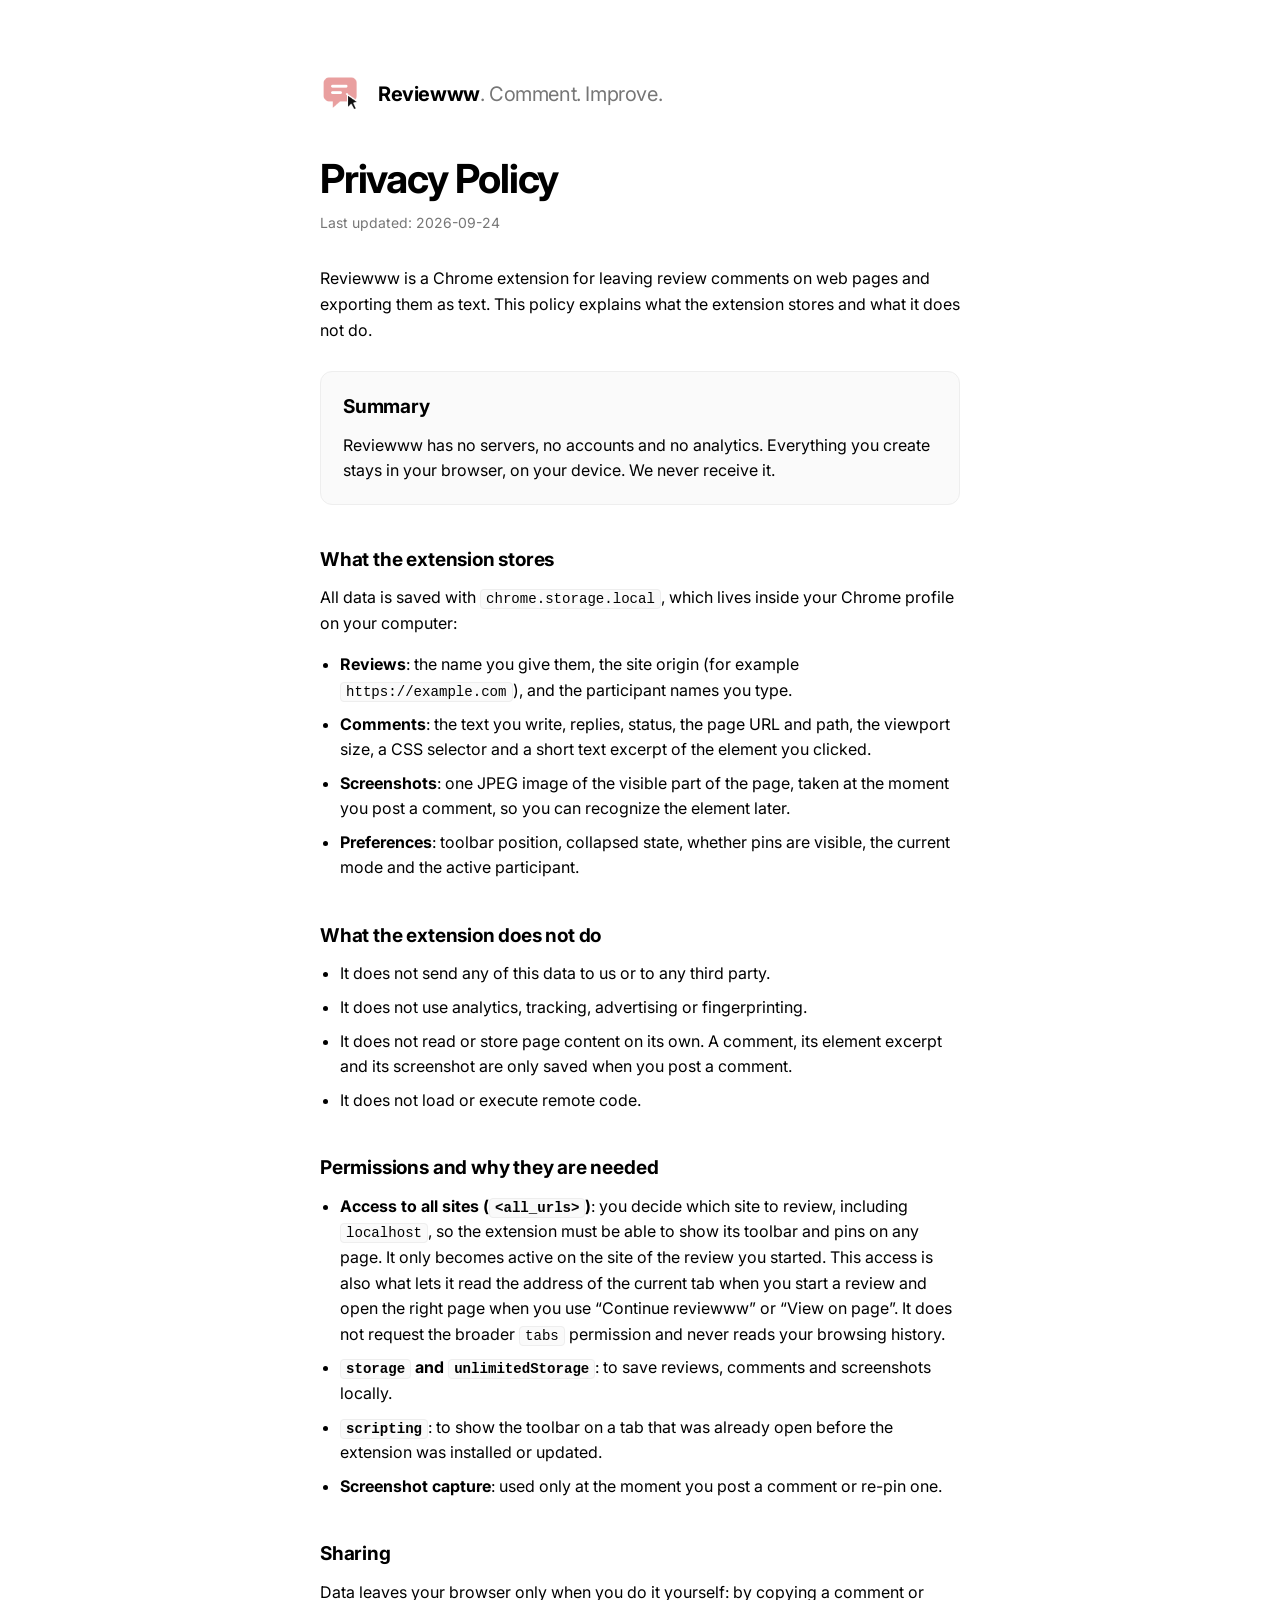
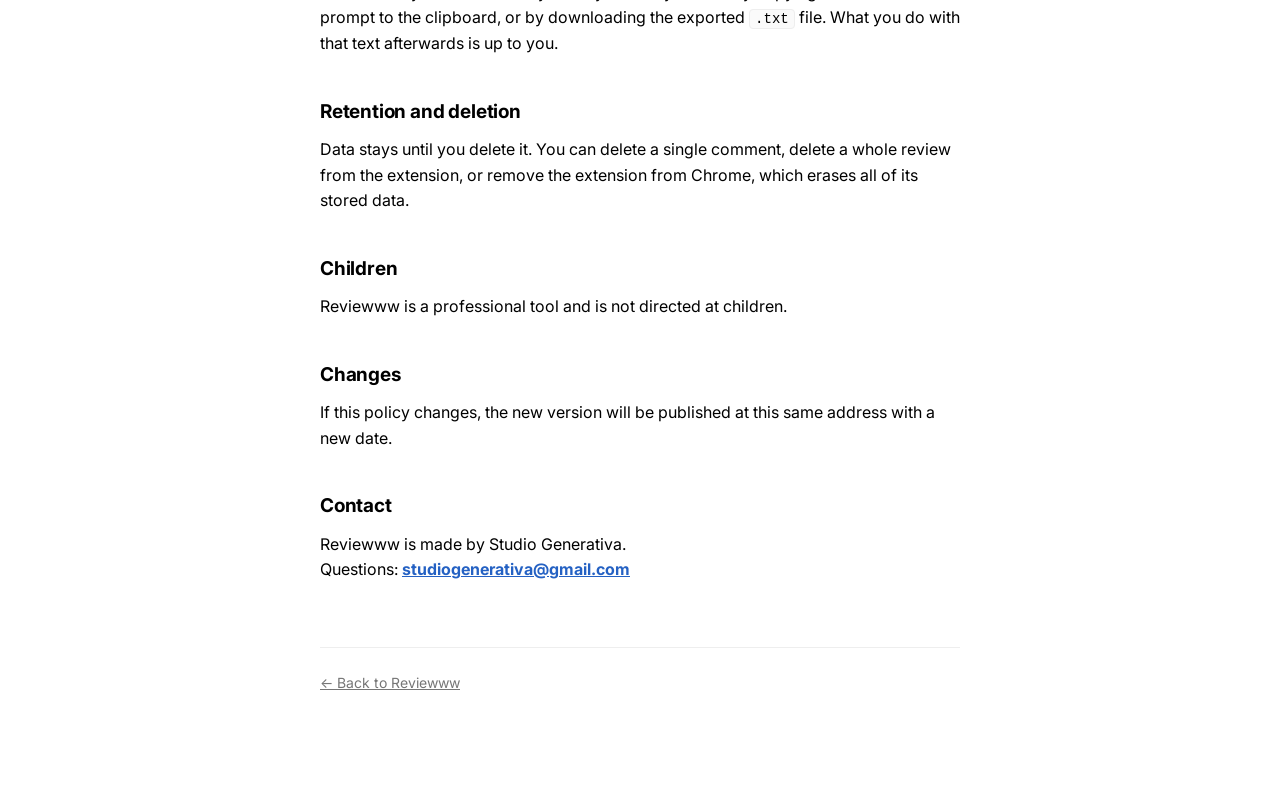
==== privacy/index.html @ 74317920 "Sitio publico de Reviewww y su politica de privacidad Pagina de inicio y politica de privacidad serv" ====
<!doctype html>
<html lang="en">
  <head>
    <meta charset="utf-8" />
    <meta name="viewport" content="width=device-width, initial-scale=1" />
    <title>Reviewww — Privacy Policy</title>
    <meta name="description" content="Privacy policy for the Reviewww Chrome extension. No servers, no accounts, no analytics." />
    <link rel="icon" href="../icon-128.png" />
    <link rel="preconnect" href="https://fonts.googleapis.com" />
    <link rel="preconnect" href="https://fonts.gstatic.com" crossorigin />
    <link href="https://fonts.googleapis.com/css2?family=Inter:wght@400;600;700&display=swap" rel="stylesheet" />
    <link rel="stylesheet" href="../style.css" />
  </head>
  <body>
    <div class="wrap">
      <header>
        <img src="../icon-128.png" alt="" />
        <a class="brand" href="../">Reviewww<span>. Comment. Improve.</span></a>
      </header>

      <h1>Privacy Policy</h1>
      <p class="updated">Last updated: 2026-09-24</p>

      <p>
        Reviewww is a Chrome extension for leaving review comments on web pages and exporting them as text. This policy
        explains what the extension stores and what it does not do.
      </p>

      <div class="card">
        <h2 style="margin-top: 0">Summary</h2>
        <p>
          Reviewww has no servers, no accounts and no analytics. Everything you create stays in your browser, on your
          device. We never receive it.
        </p>
      </div>

      <h2>What the extension stores</h2>
      <p>
        All data is saved with <code>chrome.storage.local</code>, which lives inside your Chrome profile on your
        computer:
      </p>
      <ul>
        <li>
          <strong>Reviews</strong>: the name you give them, the site origin (for example <code>https://example.com</code>),
          and the participant names you type.
        </li>
        <li>
          <strong>Comments</strong>: the text you write, replies, status, the page URL and path, the viewport size, a CSS
          selector and a short text excerpt of the element you clicked.
        </li>
        <li>
          <strong>Screenshots</strong>: one JPEG image of the visible part of the page, taken at the moment you post a
          comment, so you can recognize the element later.
        </li>
        <li>
          <strong>Preferences</strong>: toolbar position, collapsed state, whether pins are visible, the current mode and
          the active participant.
        </li>
      </ul>

      <h2>What the extension does not do</h2>
      <ul>
        <li>It does not send any of this data to us or to any third party.</li>
        <li>It does not use analytics, tracking, advertising or fingerprinting.</li>
        <li>
          It does not read or store page content on its own. A comment, its element excerpt and its screenshot are only
          saved when you post a comment.
        </li>
        <li>It does not load or execute remote code.</li>
      </ul>

      <h2>Permissions and why they are needed</h2>
      <ul>
        <li>
          <strong>Access to all sites (<code>&lt;all_urls&gt;</code>)</strong>: you decide which site to review, including
          <code>localhost</code>, so the extension must be able to show its toolbar and pins on any page. It only becomes
          active on the site of the review you started. This access is also what lets it read the address of the current
          tab when you start a review and open the right page when you use “Continue reviewww” or “View on page”. It does
          not request the broader <code>tabs</code> permission and never reads your browsing history.
        </li>
        <li><strong><code>storage</code> and <code>unlimitedStorage</code></strong>: to save reviews, comments and screenshots locally.</li>
        <li><strong><code>scripting</code></strong>: to show the toolbar on a tab that was already open before the extension was installed or updated.</li>
        <li><strong>Screenshot capture</strong>: used only at the moment you post a comment or re-pin one.</li>
      </ul>

      <h2>Sharing</h2>
      <p>
        Data leaves your browser only when you do it yourself: by copying a comment or prompt to the clipboard, or by
        downloading the exported <code>.txt</code> file. What you do with that text afterwards is up to you.
      </p>

      <h2>Retention and deletion</h2>
      <p>
        Data stays until you delete it. You can delete a single comment, delete a whole review from the extension, or
        remove the extension from Chrome, which erases all of its stored data.
      </p>

      <h2>Children</h2>
      <p>Reviewww is a professional tool and is not directed at children.</p>

      <h2>Changes</h2>
      <p>If this policy changes, the new version will be published at this same address with a new date.</p>

      <h2>Contact</h2>
      <p>
        Reviewww is made by Studio Generativa.<br />
        Questions: <strong><a href="mailto:studiogenerativa@gmail.com">studiogenerativa@gmail.com</a></strong>
      </p>

      <footer><a href="../">← Back to Reviewww</a></footer>
    </div>
  </body>
</html>
---- style.css ----
/* Tokens de la sección 8 de REVIEWWW_SPEC.md, para que el sitio y la extensión se vean iguales. */
:root {
  --bg: #ffffff;
  --text: #000000;
  --text-2: #767676;
  --line: #eeeeee;
  --surface-2: #fafafa;
  --link: #2461c3;
  --brand: #65c184;
  --logo: #e99f9f;
}

@media (prefers-color-scheme: dark) {
  :root {
    --bg: #111111;
    --text: #f4f4f4;
    --text-2: #9b9b9b;
    --line: #2a2a2a;
    --surface-2: #1a1a1a;
    --link: #7ea9e8;
  }
}

* {
  box-sizing: border-box;
}

html {
  -webkit-text-size-adjust: 100%;
}

body {
  margin: 0;
  background: var(--bg);
  color: var(--text);
  font-family: Inter, ui-sans-serif, system-ui, -apple-system, 'Segoe UI', Roboto, sans-serif;
  font-size: 16px;
  line-height: 1.6;
  -webkit-font-smoothing: antialiased;
}

.wrap {
  max-width: 680px;
  margin: 0 auto;
  padding: 72px 20px 96px;
}

header {
  display: flex;
  align-items: center;
  gap: 14px;
  margin-bottom: 40px;
}

header img {
  width: 44px;
  height: 44px;
  display: block;
}

.brand {
  font-size: 20px;
  font-weight: 700;
  letter-spacing: -0.02em;
  text-decoration: none;
  color: var(--text);
}

.brand span {
  font-weight: 400;
  color: var(--text-2);
}

h1 {
  font-size: 40px;
  line-height: 1.15;
  letter-spacing: -0.03em;
  margin: 0 0 18px;
}

h2 {
  font-size: 19px;
  letter-spacing: -0.01em;
  margin: 40px 0 10px;
}

.lede {
  font-size: 19px;
  color: var(--text-2);
  margin: 0 0 32px;
}

p {
  margin: 0 0 16px;
}

ul {
  padding-left: 20px;
  margin: 0 0 16px;
}

li {
  margin-bottom: 8px;
}

a {
  color: var(--link);
}

code {
  background: var(--surface-2);
  border: 1px solid var(--line);
  border-radius: 4px;
  padding: 1px 5px;
  font-size: 0.88em;
  font-family: ui-monospace, SFMono-Regular, Menlo, Consolas, monospace;
}

.card {
  background: var(--surface-2);
  border: 1px solid var(--line);
  border-radius: 12px;
  padding: 20px 22px;
  margin: 28px 0;
}

.card p:last-child,
.card ul:last-child {
  margin-bottom: 0;
}

.note {
  font-size: 14px;
  color: var(--text-2);
}

.pill {
  display: inline-block;
  background: var(--brand);
  color: #06301a;
  font-size: 12px;
  font-weight: 600;
  border-radius: 999px;
  padding: 4px 11px;
  margin-bottom: 22px;
}

.steps {
  list-style: none;
  padding: 0;
  counter-reset: step;
}

.steps li {
  position: relative;
  padding-left: 34px;
  margin-bottom: 14px;
  counter-increment: step;
}

.steps li::before {
  content: counter(step);
  position: absolute;
  left: 0;
  top: 2px;
  width: 22px;
  height: 22px;
  border-radius: 50%;
  background: var(--logo);
  color: #3a1414;
  font-size: 12px;
  font-weight: 600;
  display: grid;
  place-items: center;
}

footer {
  margin-top: 64px;
  padding-top: 24px;
  border-top: 1px solid var(--line);
  font-size: 14px;
  color: var(--text-2);
}

footer a {
  color: var(--text-2);
}

.updated {
  font-size: 14px;
  color: var(--text-2);
  margin: -8px 0 32px;
}

@media (max-width: 600px) {
  .wrap {
    padding: 48px 16px 72px;
  }
  h1 {
    font-size: 31px;
  }
  .lede {
    font-size: 17px;
  }
}
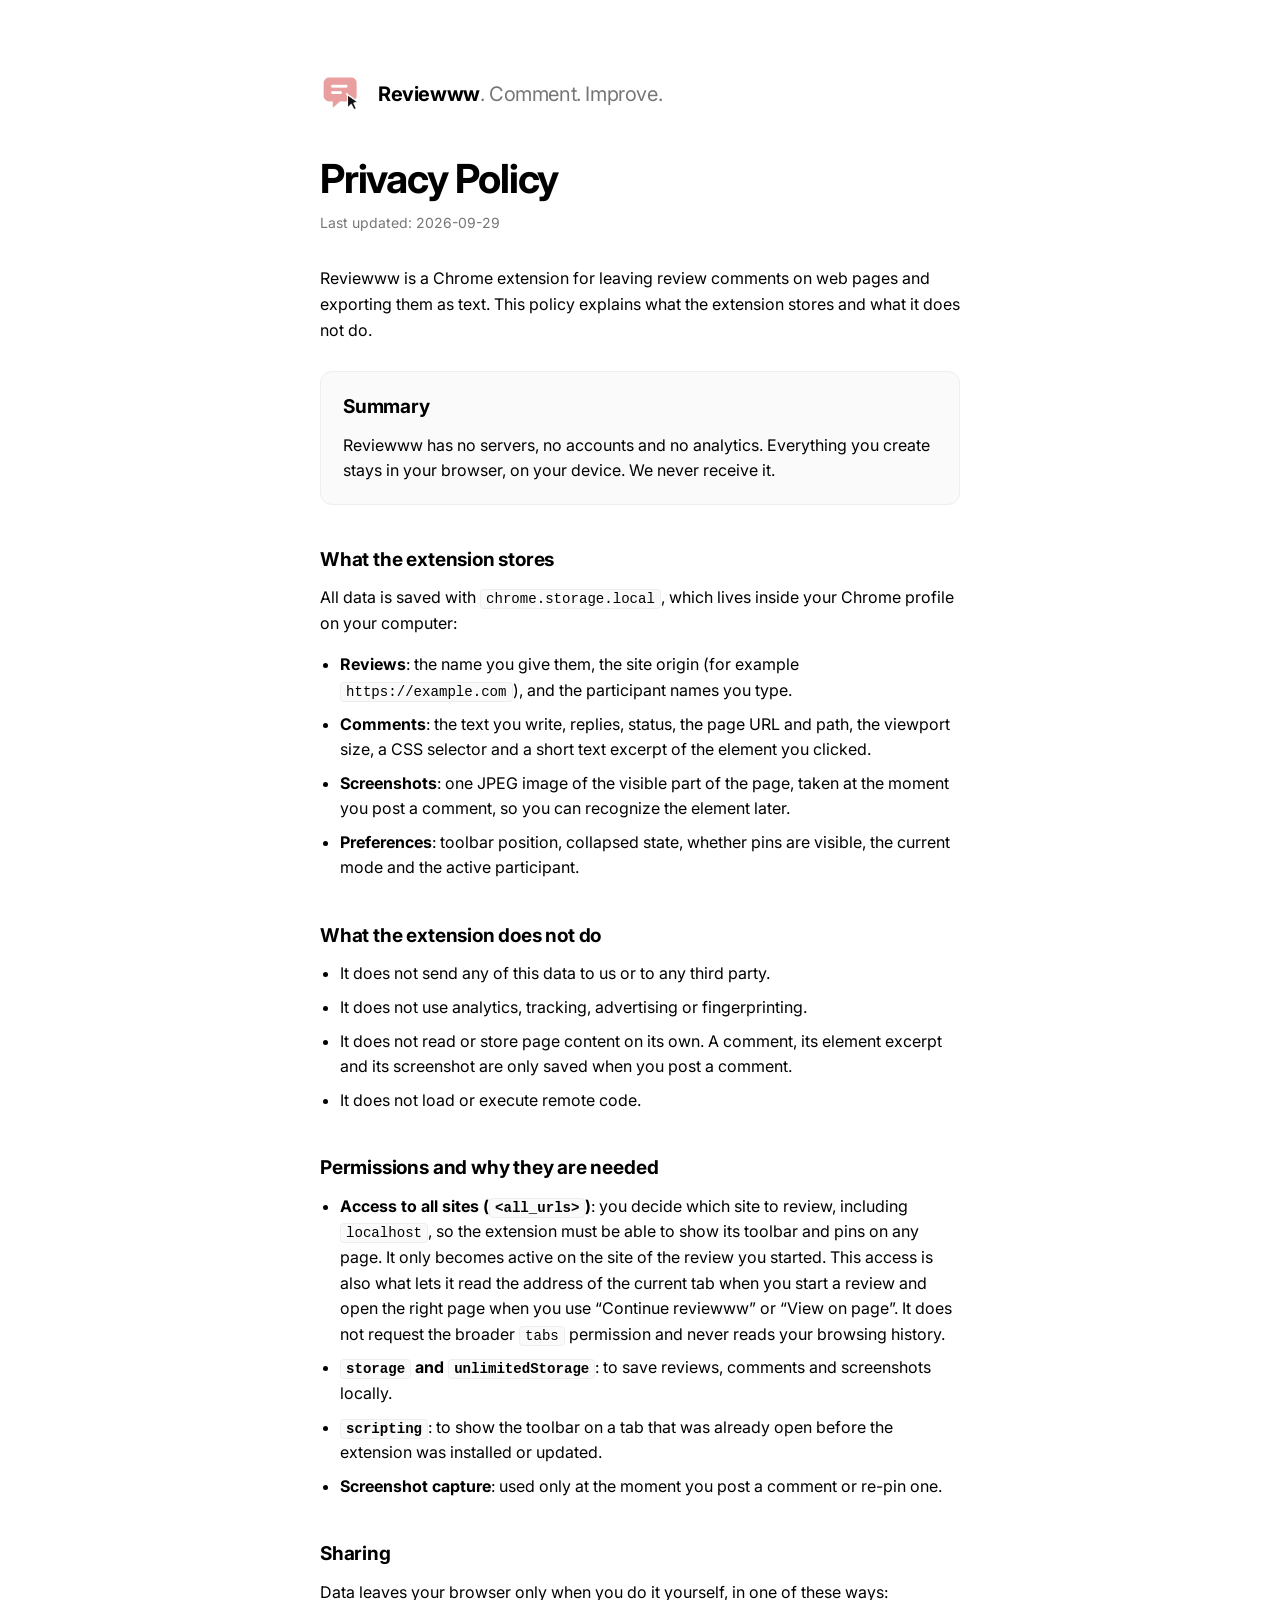
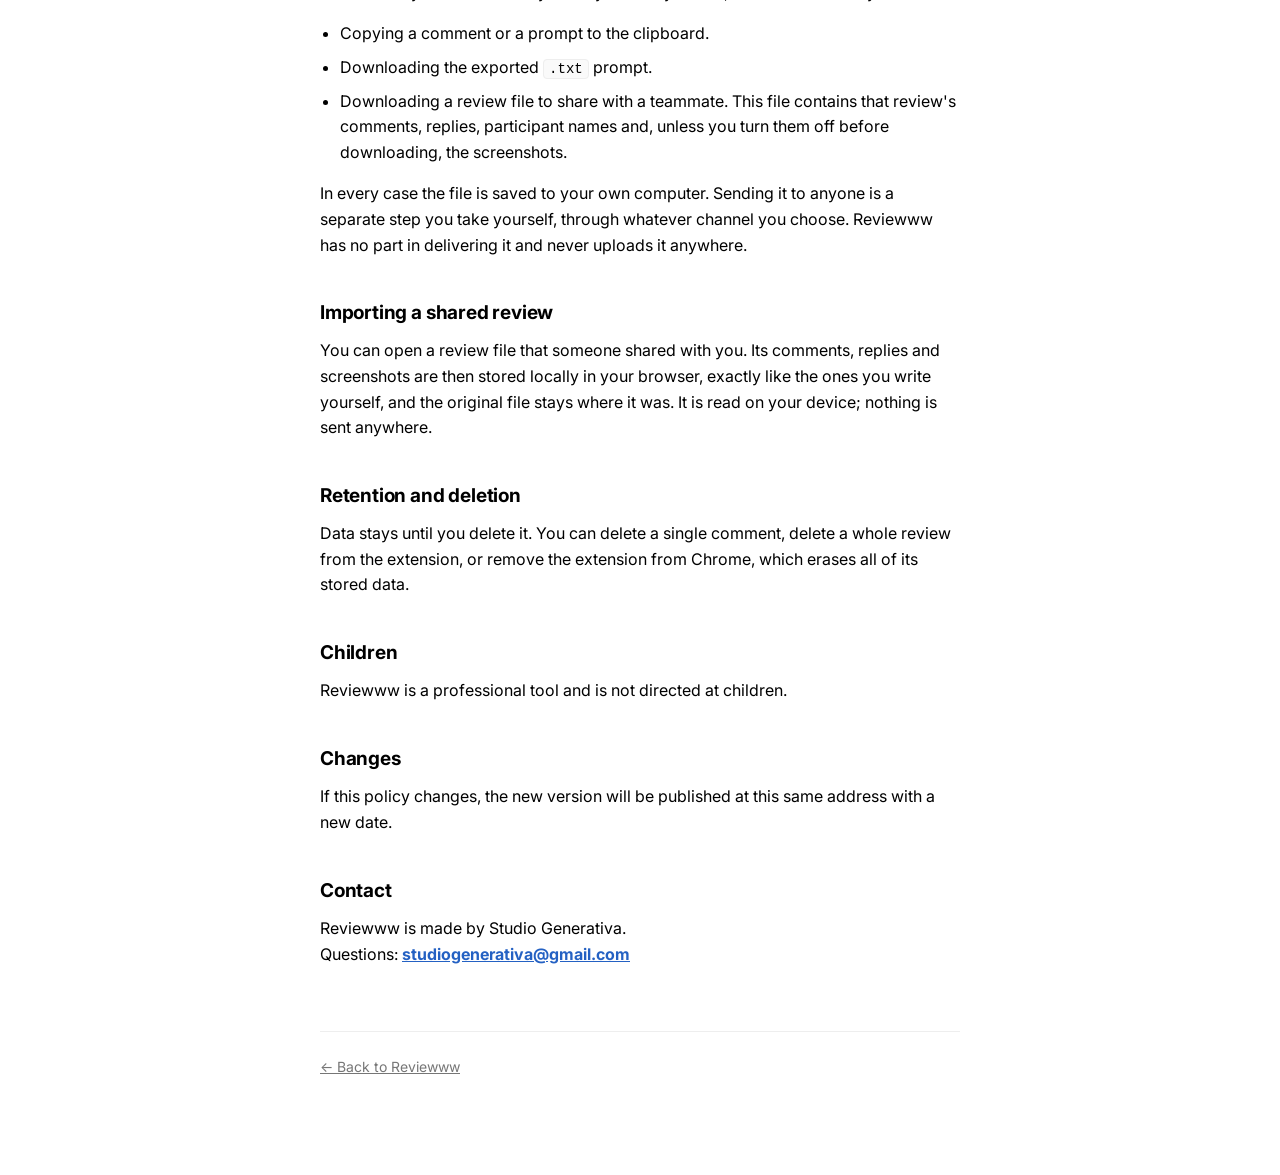
==== commit 3013bb85: "Politica: cubrir compartir e importar una review El texto decia que los datos salen solo por el port" ====
--- a/privacy/index.html
+++ b/privacy/index.html
@@ -19,7 +19,7 @@
       </header>
 
       <h1>Privacy Policy</h1>
-      <p class="updated">Last updated: 2026-09-24</p>
+      <p class="updated">Last updated: 2026-09-29</p>
 
       <p>
         Reviewww is a Chrome extension for leaving review comments on web pages and exporting them as text. This policy
@@ -84,9 +84,25 @@
       </ul>
 
       <h2>Sharing</h2>
+      <p>Data leaves your browser only when you do it yourself, in one of these ways:</p>
+      <ul>
+        <li>Copying a comment or a prompt to the clipboard.</li>
+        <li>Downloading the exported <code>.txt</code> prompt.</li>
+        <li>
+          Downloading a review file to share with a teammate. This file contains that review's comments, replies,
+          participant names and, unless you turn them off before downloading, the screenshots.
+        </li>
+      </ul>
       <p>
-        Data leaves your browser only when you do it yourself: by copying a comment or prompt to the clipboard, or by
-        downloading the exported <code>.txt</code> file. What you do with that text afterwards is up to you.
+        In every case the file is saved to your own computer. Sending it to anyone is a separate step you take yourself,
+        through whatever channel you choose. Reviewww has no part in delivering it and never uploads it anywhere.
+      </p>
+
+      <h2>Importing a shared review</h2>
+      <p>
+        You can open a review file that someone shared with you. Its comments, replies and screenshots are then stored
+        locally in your browser, exactly like the ones you write yourself, and the original file stays where it was. It
+        is read on your device; nothing is sent anywhere.
       </p>
 
       <h2>Retention and deletion</h2>
--- a/style.css
+++ b/style.css
@@ -132,6 +132,29 @@
 .note {
   font-size: 14px;
   color: var(--text-2);
+}
+
+.actions {
+  display: flex;
+  align-items: center;
+  gap: 16px;
+  flex-wrap: wrap;
+  margin: 0 0 8px;
+}
+
+.cta {
+  display: inline-block;
+  background: var(--text);
+  color: var(--bg);
+  text-decoration: none;
+  font-size: 15px;
+  font-weight: 600;
+  border-radius: 8px;
+  padding: 12px 22px;
+}
+
+.cta:hover {
+  opacity: 0.85;
 }
 
 .pill {
